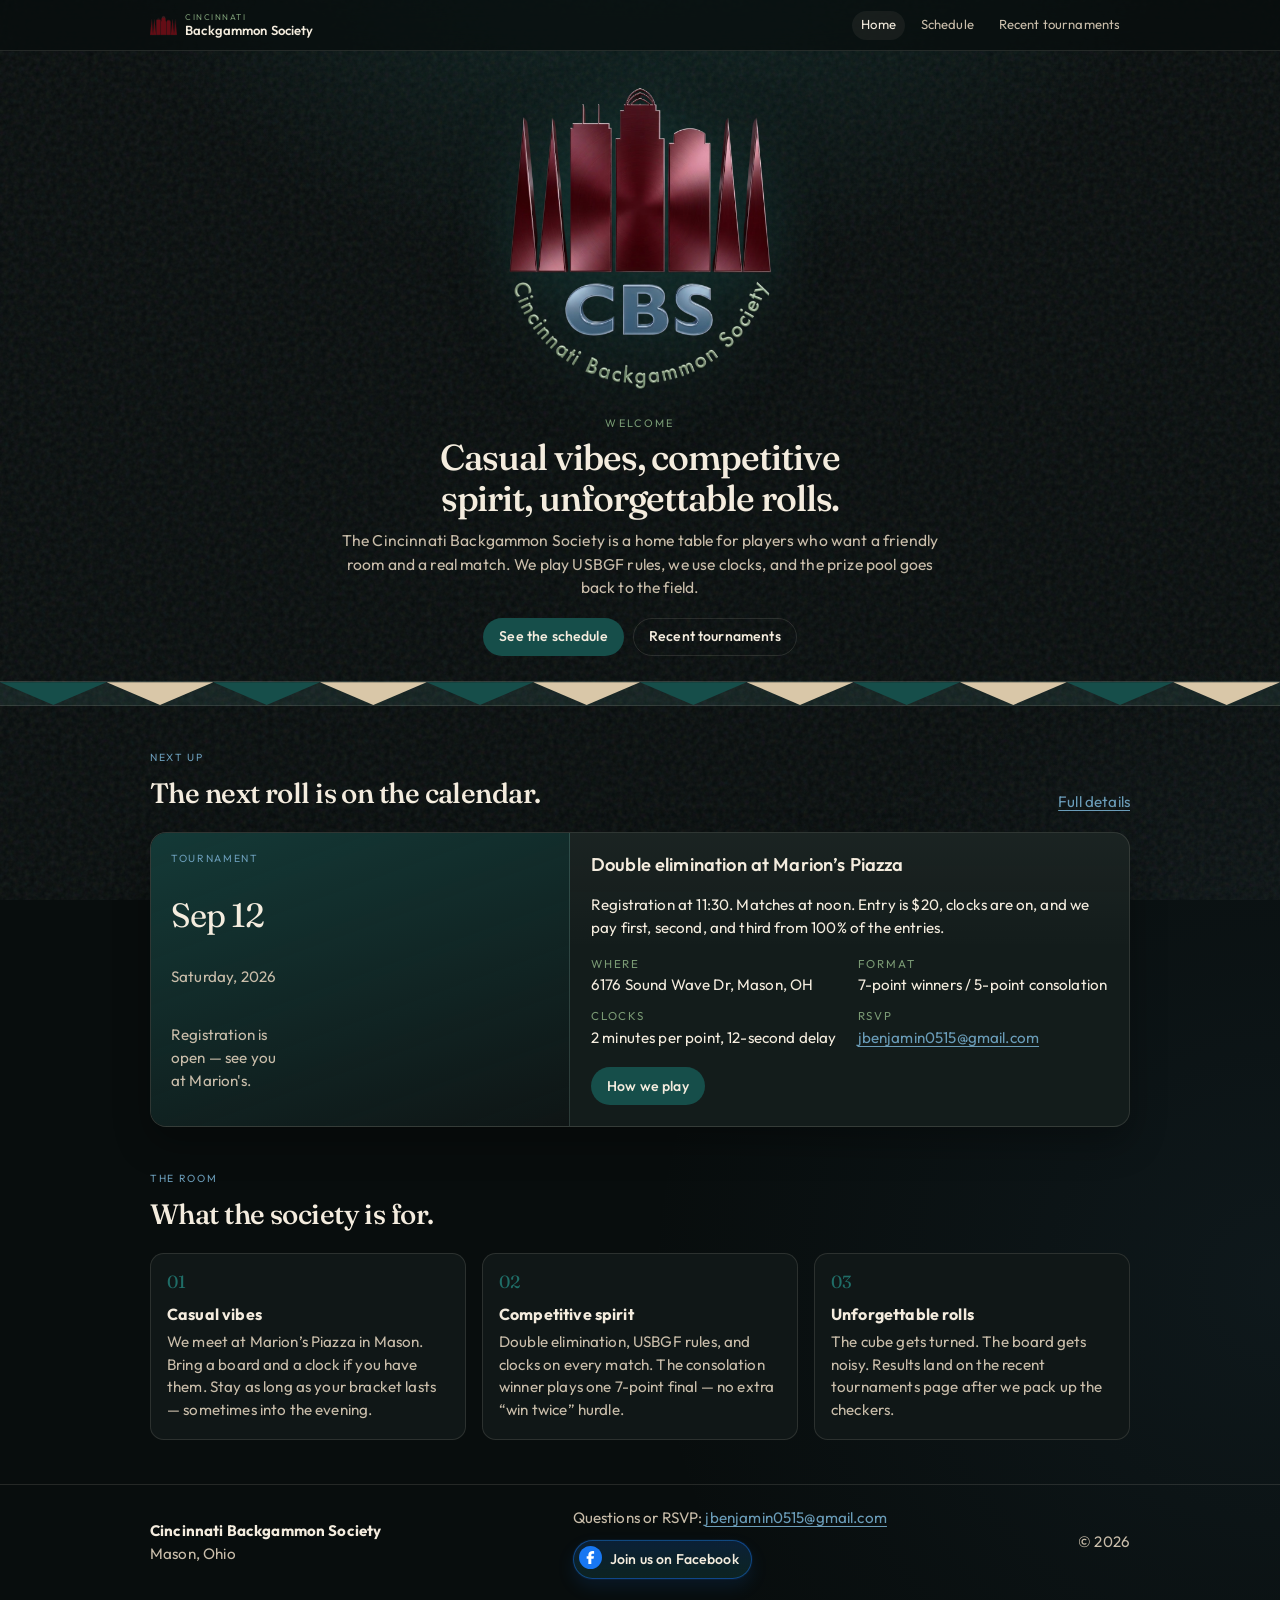
==== index.html @ 0e7f76b3 "Add the Cincinnati Backgammon Society site. Turn the Google Doc starter into a small static club sit" ====
<!DOCTYPE html>
<html lang="en">
  <head>
    <meta charset="utf-8" />
    <meta name="viewport" content="width=device-width, initial-scale=1" />
    <title>Cincinnati Backgammon Society</title>
    <meta
      name="description"
      content="Welcome to the Cincinnati Backgammon Society. Casual vibes, competitive spirit, unforgettable rolls."
    />
    <meta name="theme-color" content="#164e4a" />
    <link rel="icon" type="image/png" href="assets/favicon.png" />
    <link rel="apple-touch-icon" href="assets/apple-touch-icon.png" />
    <meta property="og:title" content="Cincinnati Backgammon Society" />
    <meta
      property="og:description"
      content="Casual vibes, competitive spirit, unforgettable rolls."
    />
    <meta property="og:image" content="assets/logo.png" />
    <link rel="preconnect" href="https://fonts.googleapis.com" />
    <link rel="preconnect" href="https://fonts.gstatic.com" crossorigin />
    <link
      href="https://fonts.googleapis.com/css2?family=Fraunces:ital,opsz,wght@0,9..144,500;0,9..144,600;1,9..144,500&family=Outfit:wght@400;500;600&display=swap"
      rel="stylesheet"
    />
    <link rel="stylesheet" href="styles.css" />
  </head>
  <body>
    <a class="skip" href="#main">Skip to content</a>
    <header class="site-header">
      <div class="wrap nav">
        <a class="brand" href="index.html" aria-current="page">
          <img class="brand-mark" src="assets/mark.png" alt="" />
          <span class="brand-text">
            <span class="brand-kicker">Cincinnati</span>
            <span class="brand-name">Backgammon Society</span>
          </span>
        </a>
        <nav class="nav-links" aria-label="Primary">
          <a href="index.html" aria-current="page">Home</a>
          <a href="schedule.html">Schedule</a>
          <a href="results.html"><span class="nav-full">Recent tournaments</span><span class="nav-short">Results</span></a>
        </nav>
      </div>
    </header>

    <main id="main">
      <section class="hero">
        <div class="wrap">
          <img
            class="hero-logo"
            src="assets/logo.png"
            alt="Cincinnati Backgammon Society logo: city skyline framed by backgammon points"
          />
          <p class="eyebrow">Welcome</p>
          <h1>Casual vibes, competitive spirit, unforgettable rolls.</h1>
          <p class="lede">
            The Cincinnati Backgammon Society is a home table for players who want a friendly
            room and a real match. We play USBGF rules, we use clocks, and the prize pool goes
            back to the field.
          </p>
          <div class="actions">
            <a class="btn btn-primary" href="schedule.html">See the schedule</a>
            <a class="btn btn-ghost" href="results.html">Recent tournaments</a>
          </div>
        </div>
      </section>

      <div class="points" aria-hidden="true">
        <span class="pt"></span><span class="pt"></span><span class="pt"></span><span class="pt"></span>
        <span class="pt"></span><span class="pt"></span><span class="pt"></span><span class="pt"></span>
        <span class="pt"></span><span class="pt"></span><span class="pt"></span><span class="pt"></span>
      </div>

      <section class="section">
        <div class="wrap">
          <div class="section-head">
            <div>
              <p class="kicker">Next up</p>
              <h2>The next roll is on the calendar.</h2>
            </div>
            <a href="schedule.html">Full details</a>
          </div>

          <article class="event-card">
            <div class="event-date">
              <div>
                <p class="kicker">Tournament</p>
                <p class="when">Sep 12</p>
                <p class="weekday">Saturday, 2026</p>
              </div>
              <div class="countdown" data-countdown>
                <div><strong data-days>—</strong><span>Days</span></div>
                <div><strong data-hours>—</strong><span>Hours</span></div>
                <div><strong data-minutes>—</strong><span>Minutes</span></div>
              </div>
            </div>
            <div class="event-body">
              <h3>Double elimination at Marion’s Piazza</h3>
              <p>
                Registration at 11:30. Matches at noon. Entry is $20, clocks are on, and we pay
                first, second, and third from 100% of the entries.
              </p>
              <dl class="meta-grid">
                <div>
                  <dt>Where</dt>
                  <dd>6176 Sound Wave Dr, Mason, OH</dd>
                </div>
                <div>
                  <dt>Format</dt>
                  <dd>7-point winners / 5-point consolation</dd>
                </div>
                <div>
                  <dt>Clocks</dt>
                  <dd>2 minutes per point, 12-second delay</dd>
                </div>
                <div>
                  <dt>RSVP</dt>
                  <dd><a href="mailto:jbenjamin0515@gmail.com">jbenjamin0515@gmail.com</a></dd>
                </div>
              </dl>
              <a class="btn btn-primary" href="schedule.html">How we play</a>
            </div>
          </article>
        </div>
      </section>

      <section class="section" style="padding-top: 0">
        <div class="wrap">
          <div class="section-head">
            <div>
              <p class="kicker">The room</p>
              <h2>What the society is for.</h2>
            </div>
          </div>
          <div class="pillars">
            <article class="pillar">
              <span class="num">01</span>
              <h3>Casual vibes</h3>
              <p>
                We meet at Marion’s Piazza in Mason. Bring a board and a clock if you have them.
                Stay as long as your bracket lasts — sometimes into the evening.
              </p>
            </article>
            <article class="pillar">
              <span class="num">02</span>
              <h3>Competitive spirit</h3>
              <p>
                Double elimination, USBGF rules, and clocks on every match. The consolation
                winner plays one 7-point final — no extra “win twice” hurdle.
              </p>
            </article>
            <article class="pillar">
              <span class="num">03</span>
              <h3>Unforgettable rolls</h3>
              <p>
                The cube gets turned. The board gets noisy. Results land on the recent
                tournaments page after we pack up the checkers.
              </p>
            </article>
          </div>
        </div>
      </section>
    </main>

    <footer class="site-footer">
      <div class="wrap footer-row">
        <p>
          <strong>Cincinnati Backgammon Society</strong><br />
          Mason, Ohio
        </p>
        <p class="footer-contact">
          <span>Questions or RSVP: <a href="mailto:jbenjamin0515@gmail.com">jbenjamin0515@gmail.com</a></span>
          <a class="footer-facebook" href="https://www.facebook.com/groups/1584102089769081" target="_blank" rel="noopener noreferrer">
            <span class="fb-icon" aria-hidden="true">
              <svg viewBox="0 0 320 512"><path d="M80 299.3V512H196V299.3h86.5l18-97.8H196V157.4c0-25.3 12.4-50.3 52.4-50.3H305V6.5S277.4 0 250.1 0C156.6 0 80 54.2 80 159.4v42.1H14v97.8H80z"/></svg>
            </span>
            Join us on Facebook
          </a>
        </p>
        <p>© <span data-year></span></p>
      </div>
    </footer>
    <script src="app.js"></script>
  </body>
</html>
---- styles.css ----
:root {
  --teal: #164e4a;
  --teal-hot: #1f6d67;
  --blue: #487b9a;
  --blue-hot: #6a9cb8;
  --sage: #7a9a74;
  --cream: #f4ecde;
  --cream-dim: #c9bdaa;
  --ink: #080d0d;
  --raised: #101717;
  --card: #131c1b;
  --line: rgba(244, 236, 222, 0.12);
  --glow: rgba(22, 78, 74, 0.5);
  --shadow: 0 16px 36px rgba(0, 0, 0, 0.3);
  --serif: "Fraunces", "Iowan Old Style", Georgia, serif;
  --sans: "Outfit", "Avenir Next", "Segoe UI", sans-serif;
  --pad: clamp(1rem, 3vw, 2rem);
  --max: 980px;
}

*,
*::before,
*::after {
  box-sizing: border-box;
}

html {
  scroll-behavior: smooth;
}

body {
  margin: 0;
  min-height: 100vh;
  overflow-x: hidden;
  color: var(--cream);
  background:
    radial-gradient(ellipse 80% 50% at 50% -10%, rgba(22, 78, 74, 0.42), transparent 55%),
    radial-gradient(circle at 100% 80%, rgba(72, 123, 154, 0.1), transparent 35%),
    var(--ink);
  font-family: var(--sans);
  font-size: 0.95rem;
  line-height: 1.5;
  letter-spacing: 0.01em;
}

body::before {
  content: "";
  position: fixed;
  inset: 0;
  pointer-events: none;
  z-index: 0;
  opacity: 0.09;
  background-image: url("data:image/svg+xml,%3Csvg viewBox='0 0 200 200' xmlns='http://www.w3.org/2000/svg'%3E%3Cfilter id='n'%3E%3CfeTurbulence type='fractalNoise' baseFrequency='.85' numOctaves='4' stitchTiles='stitch'/%3E%3C/filter%3E%3Crect width='100%25' height='100%25' filter='url(%23n)'/%3E%3C/svg%3E");
}

a {
  color: var(--blue-hot);
  text-decoration-thickness: 1px;
  text-underline-offset: 0.18em;
}

a:hover {
  color: var(--cream);
}

a,
p,
dd {
  overflow-wrap: break-word;
}

:focus-visible {
  outline: 2px solid var(--blue-hot);
  outline-offset: 3px;
}

img {
  max-width: 100%;
  height: auto;
}

.skip {
  position: absolute;
  left: 1rem;
  top: -3rem;
  z-index: 20;
  padding: 0.5rem 0.8rem;
  background: var(--cream);
  color: var(--ink);
}

.skip:focus {
  top: 1rem;
}

.wrap {
  width: min(var(--max), calc(100% - var(--pad) * 2));
  margin-inline: auto;
}

.site-header {
  position: sticky;
  top: 0;
  z-index: 10;
  backdrop-filter: blur(16px);
  background: rgba(8, 13, 13, 0.72);
  border-bottom: 1px solid var(--line);
}

.nav {
  position: relative;
  display: flex;
  align-items: center;
  justify-content: space-between;
  min-height: 3.15rem;
  gap: 0.75rem;
}

.brand {
  display: flex;
  align-items: center;
  gap: 0.5rem;
  color: var(--cream);
  text-decoration: none;
}

.brand:hover {
  color: var(--cream);
}

.brand-mark {
  width: 1.7rem;
  height: 1.7rem;
  object-fit: contain;
}

.brand-text {
  display: flex;
  flex-direction: column;
  line-height: 1.1;
}

.brand-kicker {
  font-size: 0.52rem;
  letter-spacing: 0.18em;
  text-transform: uppercase;
  color: var(--sage);
}

.brand-name {
  font-size: 0.82rem;
  font-weight: 560;
  letter-spacing: 0.01em;
}

.nav-links {
  display: flex;
  align-items: center;
  gap: 0.35rem;
}

.nav-links a {
  color: var(--cream-dim);
  text-decoration: none;
  padding: 0.28rem 0.6rem;
  border-radius: 999px;
  font-size: 0.82rem;
}

.nav-short {
  display: none;
}

.nav-links a:hover,
.nav-links a[aria-current="page"] {
  color: var(--cream);
  background: rgba(244, 236, 222, 0.06);
}

.hero {
  position: relative;
  z-index: 1;
  padding: clamp(1.4rem, 3.5vw, 2.25rem) 0 1.6rem;
  text-align: center;
}

.hero-logo {
  width: min(16.5rem, 52vw);
  margin: 0 auto 1.1rem;
  filter: drop-shadow(0 12px 28px var(--glow));
}

.eyebrow {
  margin: 0 0 0.4rem;
  color: var(--sage);
  font-size: 0.68rem;
  letter-spacing: 0.22em;
  text-transform: uppercase;
}

.hero h1,
.page-hero h1 {
  margin: 0 auto;
  max-width: 18ch;
  font-family: var(--serif);
  font-optical-sizing: auto;
  font-weight: 520;
  font-size: clamp(1.55rem, 3.2vw, 2.25rem);
  line-height: 1.12;
  letter-spacing: -0.03em;
}

.page-hero h1 {
  margin-left: 0;
  max-width: 14ch;
}

.lede {
  max-width: 38rem;
  margin: 0.7rem auto 0;
  color: var(--cream-dim);
  font-size: 0.98rem;
}

.actions {
  display: flex;
  flex-wrap: wrap;
  justify-content: center;
  gap: 0.55rem;
  margin-top: 1.15rem;
}

.btn {
  display: inline-flex;
  align-items: center;
  justify-content: center;
  gap: 0.5rem;
  min-height: 2.35rem;
  padding: 0.45rem 0.95rem;
  border-radius: 999px;
  border: 1px solid transparent;
  font-family: inherit;
  font-size: 0.88rem;
  font-weight: 530;
  text-decoration: none;
  transition: transform 0.2s ease, background 0.2s ease, border-color 0.2s ease;
}

.btn:hover {
  transform: translateY(-1px);
}

.btn-primary {
  background: var(--teal);
  color: var(--cream);
}

.btn-primary:hover {
  background: var(--teal-hot);
  color: var(--cream);
}

.btn-ghost {
  background: transparent;
  color: var(--cream);
  border-color: var(--line);
}

.btn-ghost:hover {
  border-color: var(--cream-dim);
  color: var(--cream);
}

.points {
  display: grid;
  grid-template-columns: repeat(12, 1fr);
  height: 1.55rem;
  margin: 0;
  background: #12201f;
  border-block: 1px solid var(--line);
}

.pt {
  background: var(--teal);
  clip-path: polygon(50% 100%, 0 0, 100% 0);
}

.pt:nth-child(even) {
  background: #d9c7a8;
}

.section {
  position: relative;
  z-index: 1;
  padding: clamp(1.6rem, 4vw, 2.75rem) 0;
}

.section-head {
  display: flex;
  align-items: end;
  justify-content: space-between;
  gap: 1rem;
  margin-bottom: 1.1rem;
}

.section-head h2,
.block h2 {
  margin: 0;
  font-family: var(--serif);
  font-size: clamp(1.35rem, 2.4vw, 1.75rem);
  font-weight: 520;
  letter-spacing: -0.02em;
}

.kicker {
  margin: 0 0 0.4rem;
  color: var(--blue-hot);
  font-size: 0.65rem;
  letter-spacing: 0.16em;
  text-transform: uppercase;
}

.event-card,
.panel,
.result-card {
  background: linear-gradient(180deg, rgba(244, 236, 222, 0.035), transparent 40%), var(--card);
  border: 1px solid var(--line);
  border-radius: 1rem;
  box-shadow: var(--shadow);
}

.event-card {
  display: grid;
  grid-template-columns: 0.9fr 1.2fr;
  overflow: hidden;
}

.event-date {
  display: flex;
  flex-direction: column;
  justify-content: space-between;
  padding: 1.15rem 1.25rem;
  background:
    linear-gradient(160deg, rgba(22, 78, 74, 0.62), rgba(8, 13, 13, 0.2)),
    var(--raised);
  border-right: 1px solid var(--line);
}

.event-date .when {
  font-family: var(--serif);
  font-size: clamp(1.55rem, 3vw, 2.1rem);
  line-height: 0.95;
  letter-spacing: -0.03em;
}

.event-date .weekday {
  margin-top: 0.4rem;
  color: var(--cream-dim);
}

.countdown {
  display: grid;
  grid-template-columns: repeat(3, minmax(0, 1fr));
  gap: 0.5rem;
  margin-top: 0.9rem;
}

.countdown div {
  padding: 0.4rem 0.3rem;
  border: 1px solid var(--line);
  border-radius: 0.5rem;
  text-align: center;
  background: rgba(8, 13, 13, 0.28);
}

.countdown strong {
  display: block;
  font-family: var(--serif);
  font-size: 1.15rem;
  line-height: 1;
}

.countdown span {
  font-size: 0.68rem;
  letter-spacing: 0.12em;
  text-transform: uppercase;
  color: var(--cream-dim);
}

.event-body {
  padding: 1.15rem 1.3rem 1.25rem;
}

.event-body h3 {
  margin: 0 0 0.4rem;
  font-size: 1.15rem;
  font-weight: 560;
}

.meta-grid {
  display: grid;
  grid-template-columns: repeat(2, minmax(0, 1fr));
  gap: 0.65rem 1rem;
  margin: 0.95rem 0 1.1rem;
}

.meta-grid dt {
  margin: 0;
  font-size: 0.72rem;
  letter-spacing: 0.16em;
  text-transform: uppercase;
  color: var(--sage);
}

.meta-grid dd {
  margin: 0.15rem 0 0;
}

.pillars {
  display: grid;
  grid-template-columns: repeat(3, minmax(0, 1fr));
  gap: 1rem;
}

.pillar {
  padding: 0.95rem 1rem 1.05rem;
  border: 1px solid var(--line);
  border-radius: 0.85rem;
  background: var(--raised);
}

.pillar .num {
  display: inline-block;
  margin-bottom: 0.4rem;
  color: var(--teal-hot);
  font-family: var(--serif);
  font-size: 1.1rem;
}

.pillar h3 {
  margin: 0 0 0.3rem;
  font-size: 1rem;
}

.pillar p {
  margin: 0;
  color: var(--cream-dim);
}

.page-hero {
  position: relative;
  z-index: 1;
  padding: clamp(1.4rem, 3.5vw, 2.1rem) 0 0.25rem;
}

.page-hero p {
  max-width: 38rem;
  color: var(--cream-dim);
}

.detail-grid {
  display: grid;
  grid-template-columns: 1.4fr 0.8fr;
  gap: 1rem;
}

.block {
  padding: 1.1rem 1.2rem 1.2rem;
}

.block p:last-child,
.block ul:last-child {
  margin-bottom: 0;
}

.clock-table {
  width: 100%;
  border-collapse: collapse;
  margin: 0.75rem 0 0;
  font-size: 0.88rem;
}

.clock-table th,
.clock-table td {
  padding: 0.5rem 0.35rem;
  border-bottom: 1px solid var(--line);
  text-align: left;
}

.clock-table th {
  color: var(--sage);
  font-size: 0.72rem;
  font-weight: 530;
  letter-spacing: 0.14em;
  text-transform: uppercase;
}

.note-list {
  margin: 0.8rem 0 0;
  padding-left: 1.15rem;
  color: var(--cream-dim);
}

.note-list li + li {
  margin-top: 0.45rem;
}

.side-stack {
  display: grid;
  gap: 1rem;
  align-content: start;
}

.map-card address {
  font-style: normal;
  margin: 0.35rem 0 1rem;
  color: var(--cream-dim);
}

.results-list {
  display: grid;
  gap: 1rem;
}

.result-card {
  padding: 1.05rem 1.15rem 1.15rem;
}

.result-card header {
  display: flex;
  justify-content: space-between;
  gap: 1rem;
  align-items: baseline;
  margin-bottom: 0.8rem;
}

.result-card h3 {
  margin: 0;
  font-family: var(--serif);
  font-size: 1.3rem;
  font-weight: 520;
}

.empty {
  color: var(--cream-dim);
}

.empty strong {
  color: var(--cream);
}

.standings {
  width: 100%;
  border-collapse: collapse;
  margin: 0 0 1rem;
}

.standings th,
.standings td {
  padding: 0.45rem 0.3rem;
  border-bottom: 1px solid var(--line);
  text-align: left;
}

.standings th {
  color: var(--sage);
  font-size: 0.65rem;
  font-weight: 530;
  letter-spacing: 0.14em;
  text-transform: uppercase;
}

.standings td:first-child,
.standings th:first-child,
.standings td:last-child,
.standings th:last-child {
  width: 4.5rem;
}

.pdf-links {
  display: flex;
  flex-wrap: wrap;
  gap: 0.5rem;
}

.site-footer {
  position: relative;
  z-index: 1;
  padding: 1.25rem 0 1.5rem;
  border-top: 1px solid var(--line);
  color: var(--cream-dim);
}

.footer-row {
  display: flex;
  justify-content: space-between;
  gap: 1rem;
  flex-wrap: wrap;
  align-items: center;
}

.footer-row strong {
  color: var(--cream);
}

.footer-contact {
  margin: 0;
}

.footer-contact span {
  display: block;
  margin-bottom: 0.2rem;
}

.footer-facebook {
  display: inline-flex;
  align-items: center;
  gap: 0.5rem;
  margin-top: 0.45rem;
  padding: 0.32rem 0.75rem 0.32rem 0.32rem;
  border: 1px solid rgba(24, 119, 242, 0.45);
  border-radius: 999px;
  background: linear-gradient(180deg, rgba(24, 119, 242, 0.18), rgba(22, 78, 74, 0.35));
  color: var(--cream);
  text-decoration: none;
  font-size: 0.88rem;
  font-weight: 530;
  box-shadow: 0 0 0 1px rgba(24, 119, 242, 0.08), 0 8px 18px rgba(24, 119, 242, 0.12);
  transition: transform 0.2s ease, border-color 0.2s ease, box-shadow 0.2s ease;
}

.footer-facebook:hover {
  color: var(--cream);
  border-color: rgba(24, 119, 242, 0.8);
  box-shadow: 0 0 0 1px rgba(24, 119, 242, 0.16), 0 10px 22px rgba(24, 119, 242, 0.22);
  transform: translateY(-1px);
}

.footer-facebook .fb-icon {
  display: inline-flex;
  align-items: center;
  justify-content: center;
  width: 1.45rem;
  height: 1.45rem;
  border-radius: 50%;
  background: #1877f2;
  color: #fff;
}

.footer-facebook svg {
  width: 0.55rem;
  height: 0.82rem;
  fill: currentColor;
}


@media (max-width: 820px) {
  .event-card,
  .detail-grid,
  .pillars {
    grid-template-columns: 1fr;
  }

  .event-date {
    border-right: 0;
    border-bottom: 1px solid var(--line);
  }

  .nav {
    flex-wrap: wrap;
    padding-bottom: 0.55rem;
  }

  .nav-links {
    display: flex;
    width: 100%;
    justify-content: space-between;
    padding: 0 0 0.15rem;
  }

  .nav-links a {
    padding: 0.35rem 0.45rem;
    font-size: 0.9rem;
  }

  .nav-full {
    display: none;
  }

  .nav-short {
    display: inline;
  }
}

@media (max-width: 560px) {
  .meta-grid,
  .countdown {
    grid-template-columns: 1fr 1fr;
  }

  .brand-kicker {
    display: none;
  }

  .brand-name {
    font-size: 0.8rem;
  }

  .btn {
    width: 100%;
  }

  .clock-table {
    display: block;
    overflow-x: auto;
  }
}

@media (prefers-reduced-motion: reduce) {
  html {
    scroll-behavior: auto;
  }

  .btn {
    transition: none;
  }
}
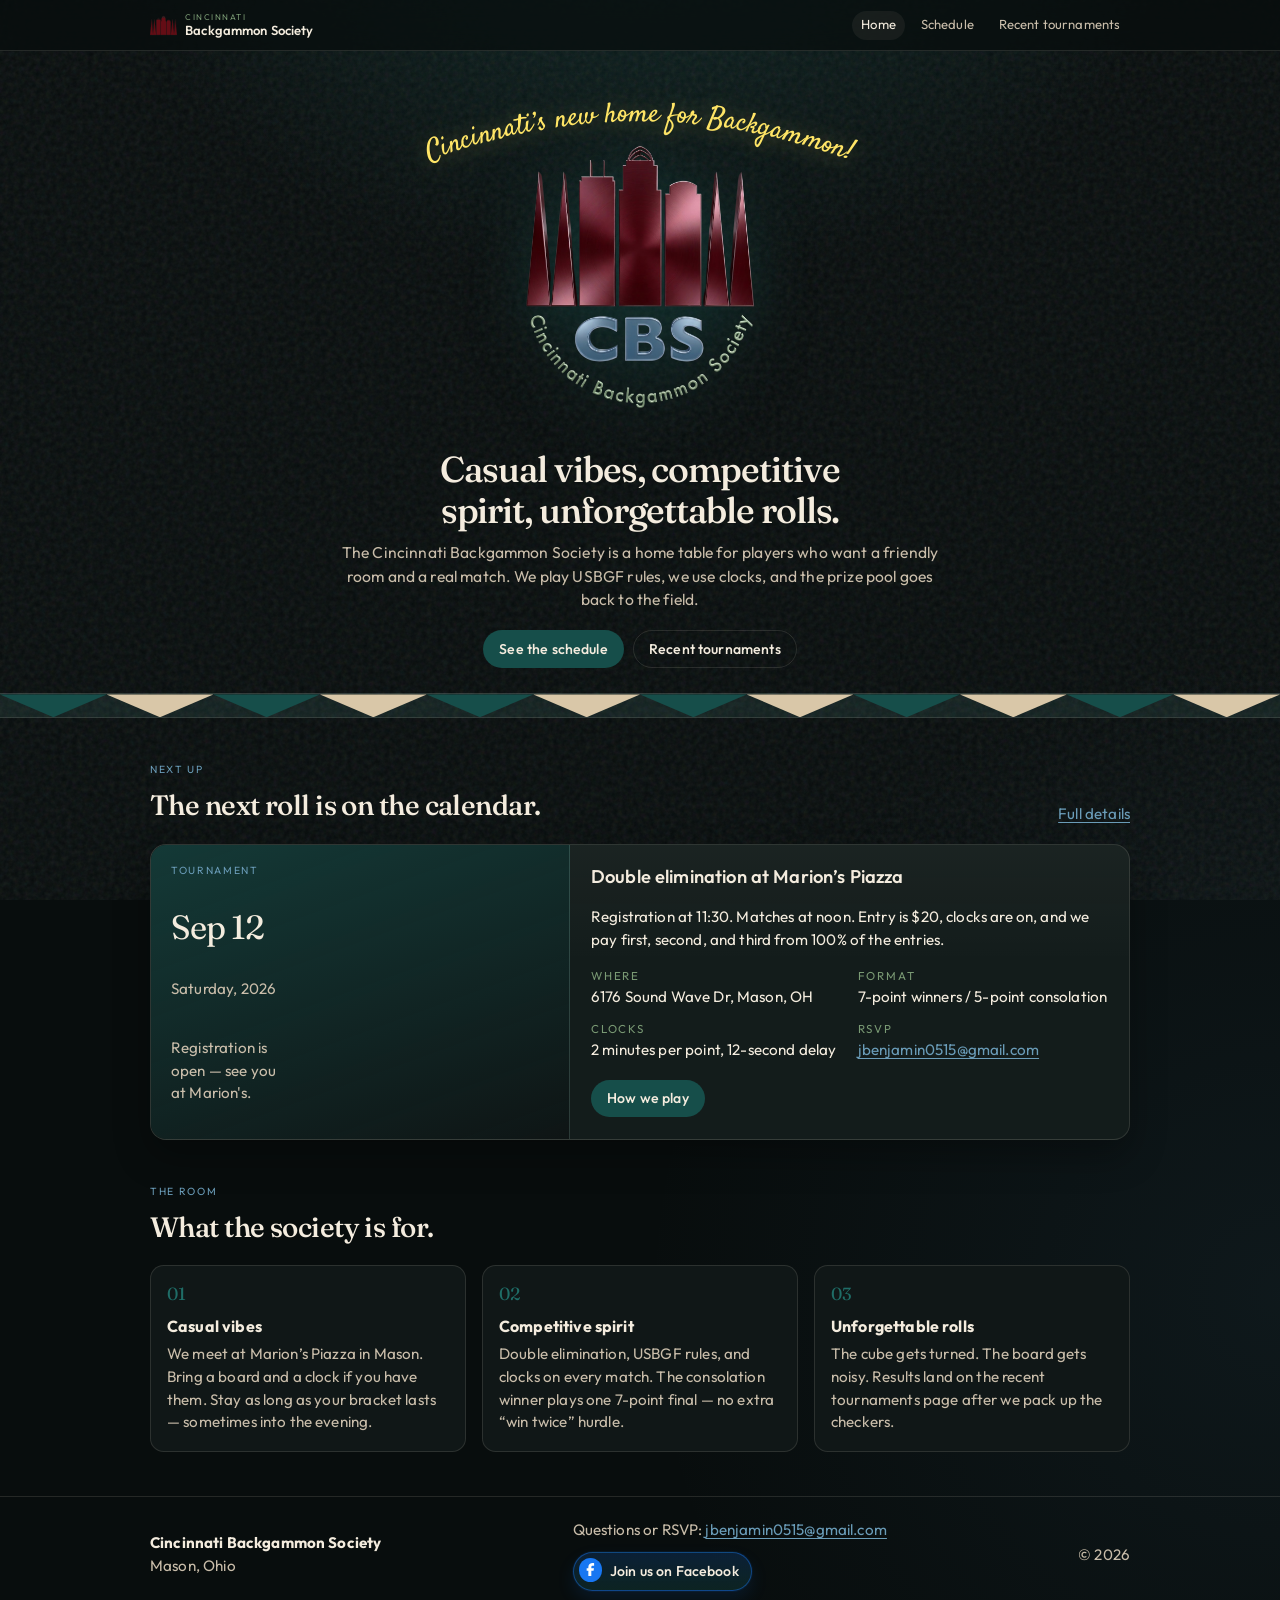
==== commit 6f97c644: "Add a yellow script banner over the home logo. Arc “Cincinnati’s new home for Backgammon!” above the" ====
--- a/index.html
+++ b/index.html
@@ -20,7 +20,7 @@
     <link rel="preconnect" href="https://fonts.googleapis.com" />
     <link rel="preconnect" href="https://fonts.gstatic.com" crossorigin />
     <link
-      href="https://fonts.googleapis.com/css2?family=Fraunces:ital,opsz,wght@0,9..144,500;0,9..144,600;1,9..144,500&family=Outfit:wght@400;500;600&display=swap"
+      href="https://fonts.googleapis.com/css2?family=Fraunces:ital,opsz,wght@0,9..144,500;0,9..144,600;1,9..144,500&family=Outfit:wght@400;500;600&family=Satisfy&display=swap"
       rel="stylesheet"
     />
     <link rel="stylesheet" href="styles.css" />
@@ -47,12 +47,24 @@
     <main id="main">
       <section class="hero">
         <div class="wrap">
-          <img
-            class="hero-logo"
-            src="assets/logo.png"
-            alt="Cincinnati Backgammon Society logo: city skyline framed by backgammon points"
-          />
-          <p class="eyebrow">Welcome</p>
+          <div class="hero-mark">
+            <svg class="hero-script" viewBox="0 0 680 130" role="img" aria-label="Cincinnati’s new home for Backgammon!">
+              <defs>
+                <path id="hero-arc" d="M 10 114 Q 340 -8 670 114" />
+              </defs>
+              <text>
+                <textPath href="#hero-arc" startOffset="50%" text-anchor="middle">
+                  Cincinnati’s new home for Backgammon!
+                </textPath>
+              </text>
+            </svg>
+            <img
+              class="hero-logo"
+              src="assets/logo.png"
+              alt="Cincinnati Backgammon Society logo: city skyline framed by backgammon points"
+            />
+          </div>
+          <p class="eyebrow" aria-hidden="true">&nbsp;</p>
           <h1>Casual vibes, competitive spirit, unforgettable rolls.</h1>
           <p class="lede">
             The Cincinnati Backgammon Society is a home table for players who want a friendly
--- a/styles.css
+++ b/styles.css
@@ -6,6 +6,7 @@
   --sage: #7a9a74;
   --cream: #f4ecde;
   --cream-dim: #c9bdaa;
+  --yellow: #ffe566;
   --ink: #080d0d;
   --raised: #101717;
   --card: #131c1b;
@@ -14,6 +15,7 @@
   --shadow: 0 16px 36px rgba(0, 0, 0, 0.3);
   --serif: "Fraunces", "Iowan Old Style", Georgia, serif;
   --sans: "Outfit", "Avenir Next", "Segoe UI", sans-serif;
+  --script: "Satisfy", "Segoe Script", "Bradley Hand", cursive;
   --pad: clamp(1rem, 3vw, 2rem);
   --max: 980px;
 }
@@ -184,9 +186,29 @@
   text-align: center;
 }
 
+.hero-mark {
+  width: min(20rem, 78vw);
+  margin: 0 auto 1.1rem;
+}
+
+.hero-script {
+  display: block;
+  width: 136%;
+  margin: 0 0 -1.6rem -18%;
+  overflow: visible;
+  filter: drop-shadow(0 2px 10px rgba(255, 229, 102, 0.28));
+}
+
+.hero-script text {
+  fill: var(--yellow);
+  font-family: var(--script);
+  font-size: 44px;
+}
+
 .hero-logo {
-  width: min(16.5rem, 52vw);
-  margin: 0 auto 1.1rem;
+  display: block;
+  width: min(16.5rem, 72%);
+  margin: 0 auto;
   filter: drop-shadow(0 12px 28px var(--glow));
 }
 
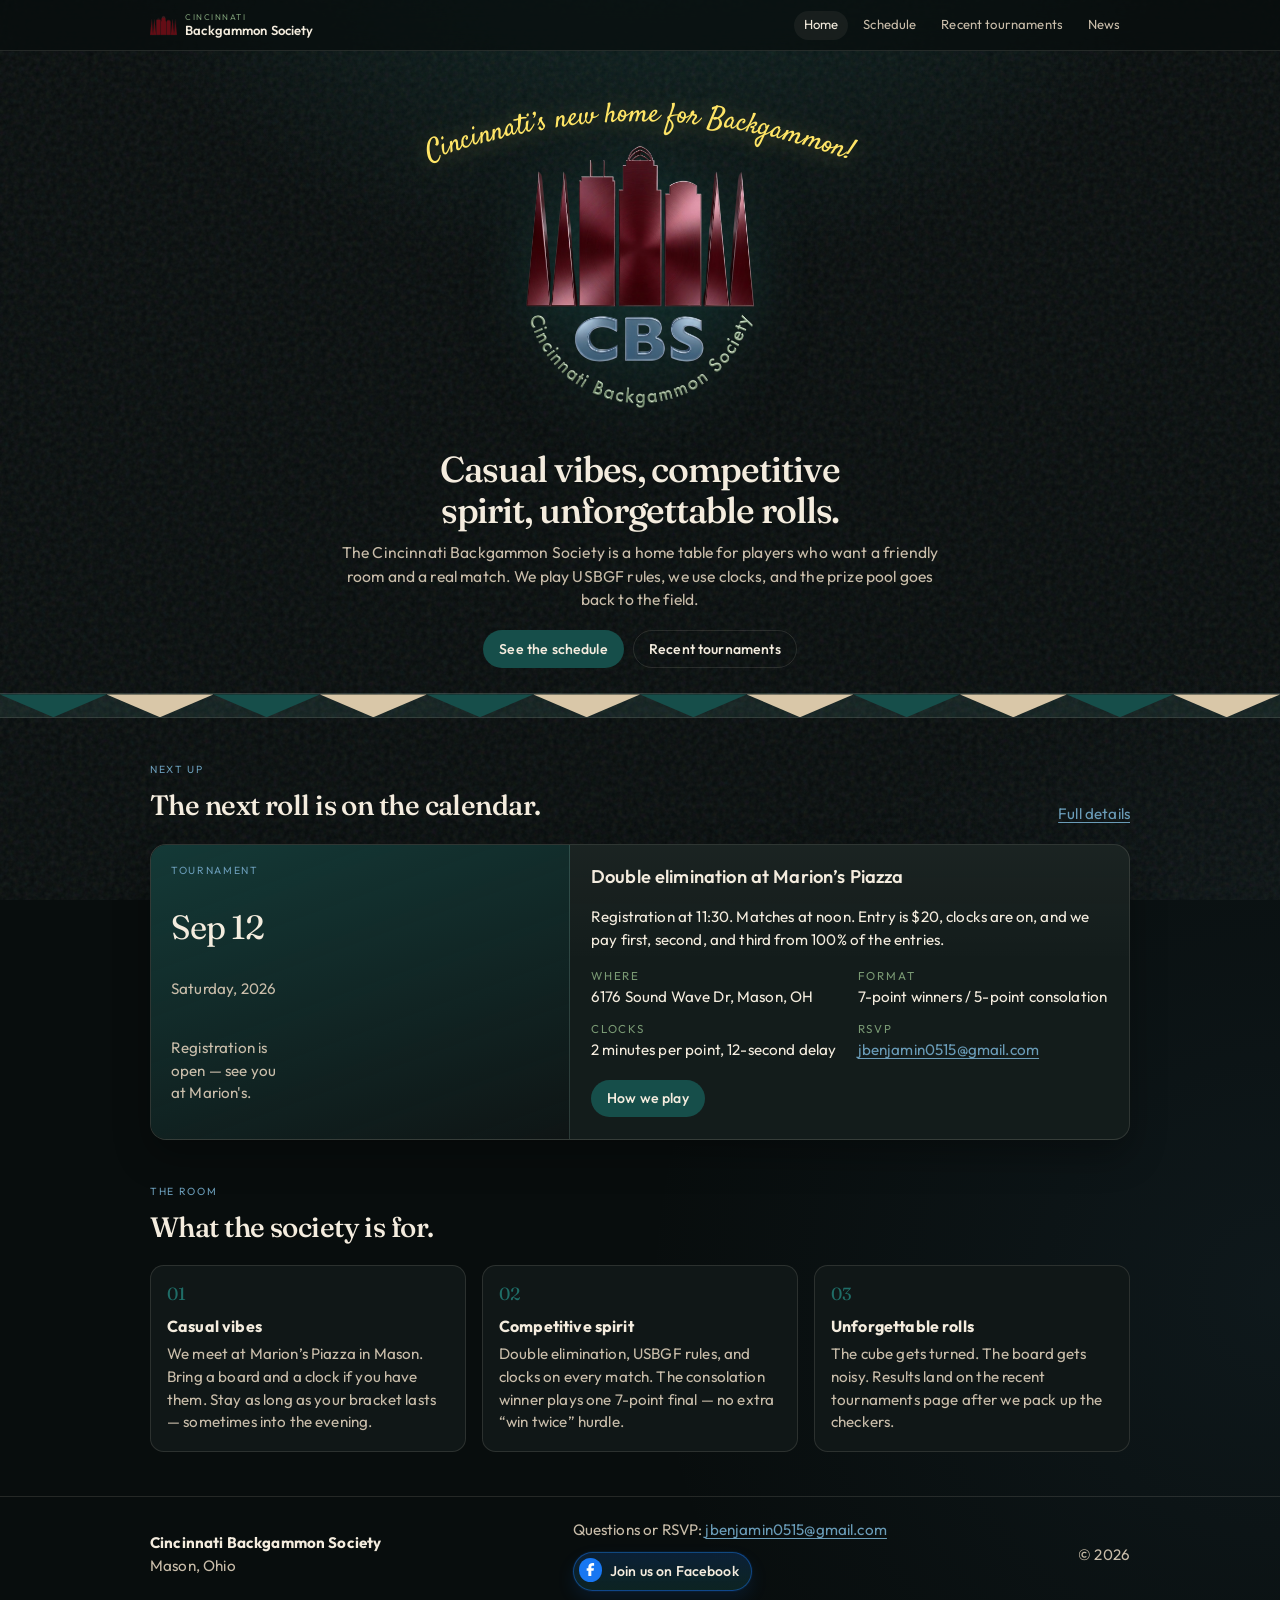
==== commit 760a5535: "Add a Backgammon News page from live club feeds. Show a short mix of recent USBGF and Gammon Press s" ====
--- a/index.html
+++ b/index.html
@@ -40,6 +40,7 @@
           <a href="index.html" aria-current="page">Home</a>
           <a href="schedule.html">Schedule</a>
           <a href="results.html"><span class="nav-full">Recent tournaments</span><span class="nav-short">Results</span></a>
+          <a href="news.html">News</a>
         </nav>
       </div>
     </header>
--- a/styles.css
+++ b/styles.css
@@ -605,6 +605,46 @@
   gap: 0.5rem;
 }
 
+.news-list {
+  display: grid;
+  gap: 0.85rem;
+}
+
+.news-card {
+  padding: 1.05rem 1.15rem 1.15rem;
+  background: linear-gradient(180deg, rgba(244, 236, 222, 0.035), transparent 40%), var(--card);
+  border: 1px solid var(--line);
+  border-radius: 1rem;
+}
+
+.news-card h3 {
+  margin: 0.15rem 0 0.45rem;
+  font-family: var(--serif);
+  font-size: 1.25rem;
+  font-weight: 520;
+  line-height: 1.25;
+}
+
+.news-card h3 a {
+  color: var(--cream);
+  text-decoration: none;
+}
+
+.news-card h3 a:hover {
+  color: var(--yellow);
+}
+
+.news-card p {
+  margin: 0;
+  color: var(--cream-dim);
+}
+
+.news-sources {
+  margin: 1.2rem 0 0;
+  color: var(--cream-dim);
+  font-size: 0.88rem;
+}
+
 .site-footer {
   position: relative;
   z-index: 1;
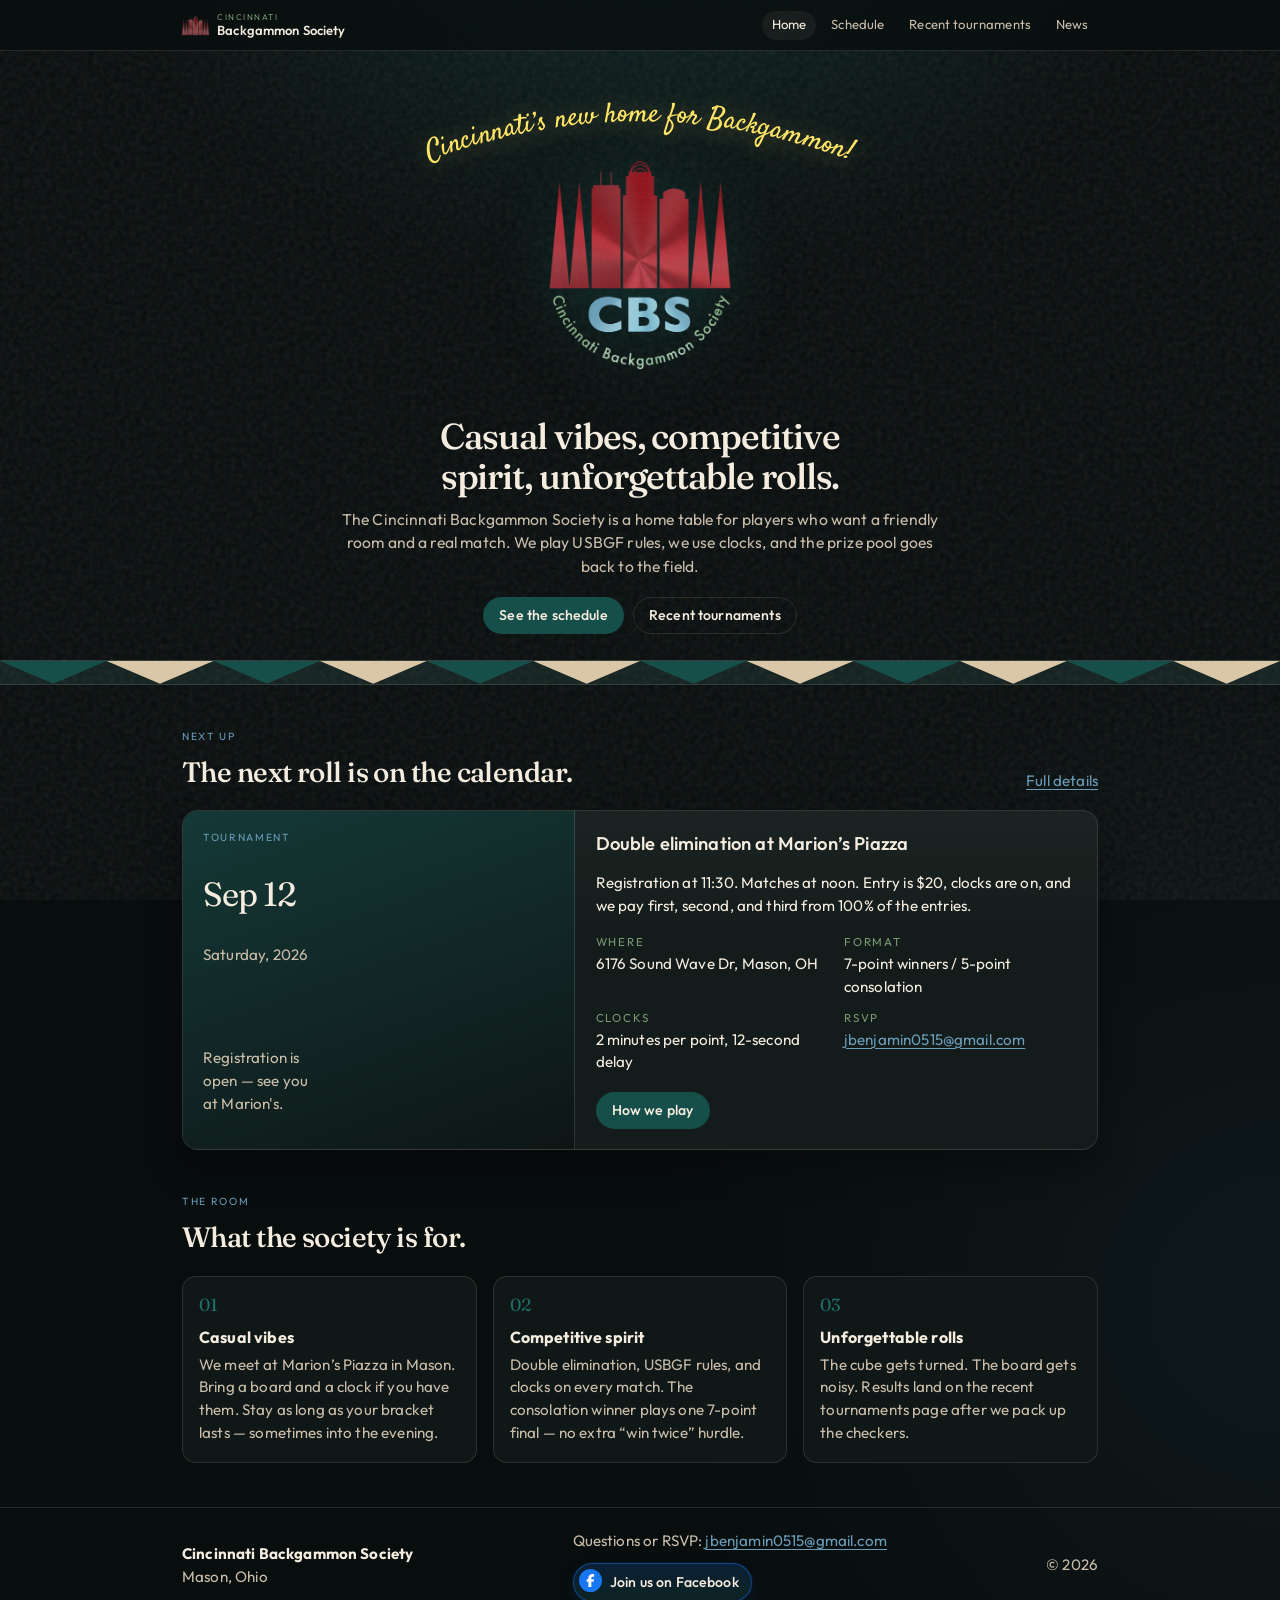
==== commit 2d4fa2e5: "Keep the yellow script on screen on phones. Co-authored-by: Cursor <cursoragent@cursor.com>" ====
--- a/index.html
+++ b/index.html
@@ -48,8 +48,12 @@
     <main id="main">
       <section class="hero">
         <div class="wrap">
+          <p class="hero-script-plain">
+            <span>Cincinnati’s new home</span>
+            <span>for Backgammon!</span>
+          </p>
           <div class="hero-mark">
-            <svg class="hero-script" viewBox="0 0 680 130" role="img" aria-label="Cincinnati’s new home for Backgammon!">
+            <svg class="hero-script hero-script-wide" viewBox="0 0 680 130" role="img" aria-label="Cincinnati’s new home for Backgammon!">
               <defs>
                 <path id="hero-arc" d="M 10 114 Q 340 -8 670 114" />
               </defs>
--- a/styles.css
+++ b/styles.css
@@ -28,6 +28,8 @@
 
 html {
   scroll-behavior: smooth;
+  overflow-x: clip;
+  max-width: 100%;
 }
 
 body {
@@ -96,8 +98,9 @@
 }
 
 .wrap {
-  width: min(var(--max), calc(100% - var(--pad) * 2));
+  width: min(var(--max), 100%);
   margin-inline: auto;
+  padding-inline: var(--pad);
 }
 
 .site-header {
@@ -197,6 +200,10 @@
   margin: 0 0 -1.6rem -18%;
   overflow: visible;
   filter: drop-shadow(0 2px 10px rgba(255, 229, 102, 0.28));
+}
+
+.hero-script-plain {
+  display: none;
 }
 
 .hero-script text {
@@ -754,6 +761,29 @@
   }
 }
 
+@media (max-width: 720px) {
+  .hero-script {
+    width: 100%;
+    margin-left: 0;
+  }
+
+  .hero-script-wide {
+    display: none;
+  }
+
+  .hero-script-plain {
+    display: flex;
+    flex-direction: column;
+    align-items: center;
+    margin: 0 0 0.35rem;
+    color: var(--yellow);
+    font-family: var(--script);
+    font-size: clamp(1.7rem, 8vw, 2.2rem);
+    line-height: 1.15;
+    filter: drop-shadow(0 2px 10px rgba(255, 229, 102, 0.28));
+  }
+}
+
 @media (max-width: 560px) {
   .meta-grid,
   .countdown {
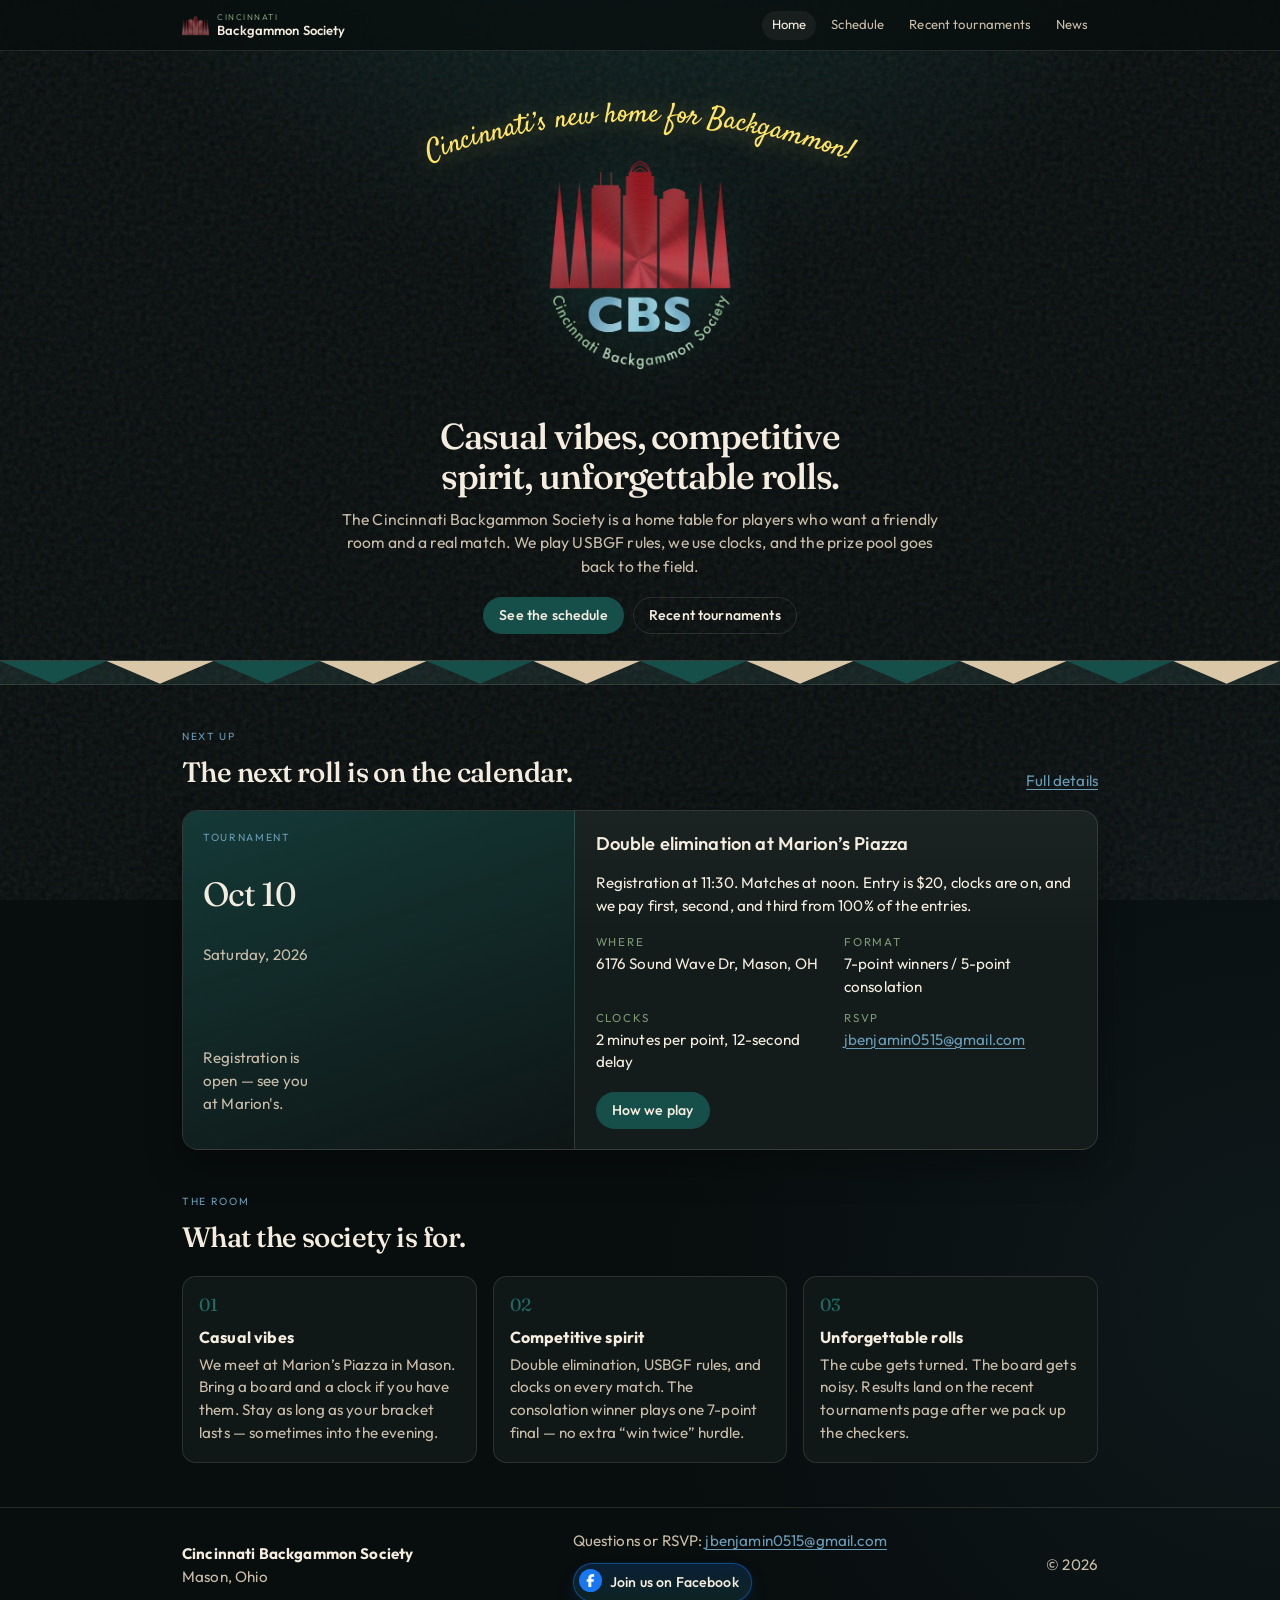
==== commit 8036c906: "Post September results and move the next event to October 10. Co-authored-by: Cursor <cursoragent@cu" ====
--- a/index.html
+++ b/index.html
@@ -103,7 +103,7 @@
             <div class="event-date">
               <div>
                 <p class="kicker">Tournament</p>
-                <p class="when">Sep 12</p>
+                <p class="when">Oct 10</p>
                 <p class="weekday">Saturday, 2026</p>
               </div>
               <div class="countdown" data-countdown>
--- a/styles.css
+++ b/styles.css
@@ -333,6 +333,7 @@
 }
 
 .section-head h2,
+.block h1,
 .block h2 {
   margin: 0;
   font-family: var(--serif);
@@ -426,6 +427,12 @@
   font-weight: 560;
 }
 
+.event-applies {
+  margin: 0.45rem 0 0;
+  color: var(--yellow);
+  font-size: 0.92rem;
+}
+
 .meta-grid {
   display: grid;
   grid-template-columns: repeat(2, minmax(0, 1fr));
@@ -493,6 +500,42 @@
   gap: 1rem;
 }
 
+.event-stack {
+  display: grid;
+  gap: 1rem;
+}
+
+.date-tiles {
+  list-style: none;
+  display: grid;
+  grid-template-columns: repeat(auto-fit, minmax(14rem, 1fr));
+  gap: 0.75rem;
+  margin: 0.9rem 0 0;
+  padding: 0;
+}
+
+.date-tiles li {
+  padding: 0.9rem 1rem 1rem;
+  border: 1px solid var(--line);
+  border-radius: 0.85rem;
+  background: rgba(8, 13, 13, 0.35);
+}
+
+.date-tiles-day {
+  margin: 0 0 0.28rem;
+  color: var(--sage);
+  font-size: 0.68rem;
+  letter-spacing: 0.14em;
+  text-transform: uppercase;
+}
+
+.date-tiles time {
+  display: block;
+  font-family: var(--serif);
+  font-size: clamp(1.15rem, 2vw, 1.4rem);
+  letter-spacing: -0.03em;
+}
+
 .block {
   padding: 1.1rem 1.2rem 1.2rem;
 }
@@ -600,9 +643,12 @@
 }
 
 .standings td:first-child,
-.standings th:first-child,
-.standings td:last-child,
-.standings th:last-child {
+.standings th:first-child {
+  width: 4.5rem;
+}
+
+.standings-wins td:last-child,
+.standings-wins th:last-child {
   width: 4.5rem;
 }
 
@@ -785,6 +831,10 @@
 }
 
 @media (max-width: 560px) {
+  .date-tiles {
+    grid-template-columns: 1fr;
+  }
+
   .meta-grid,
   .countdown {
     grid-template-columns: 1fr 1fr;
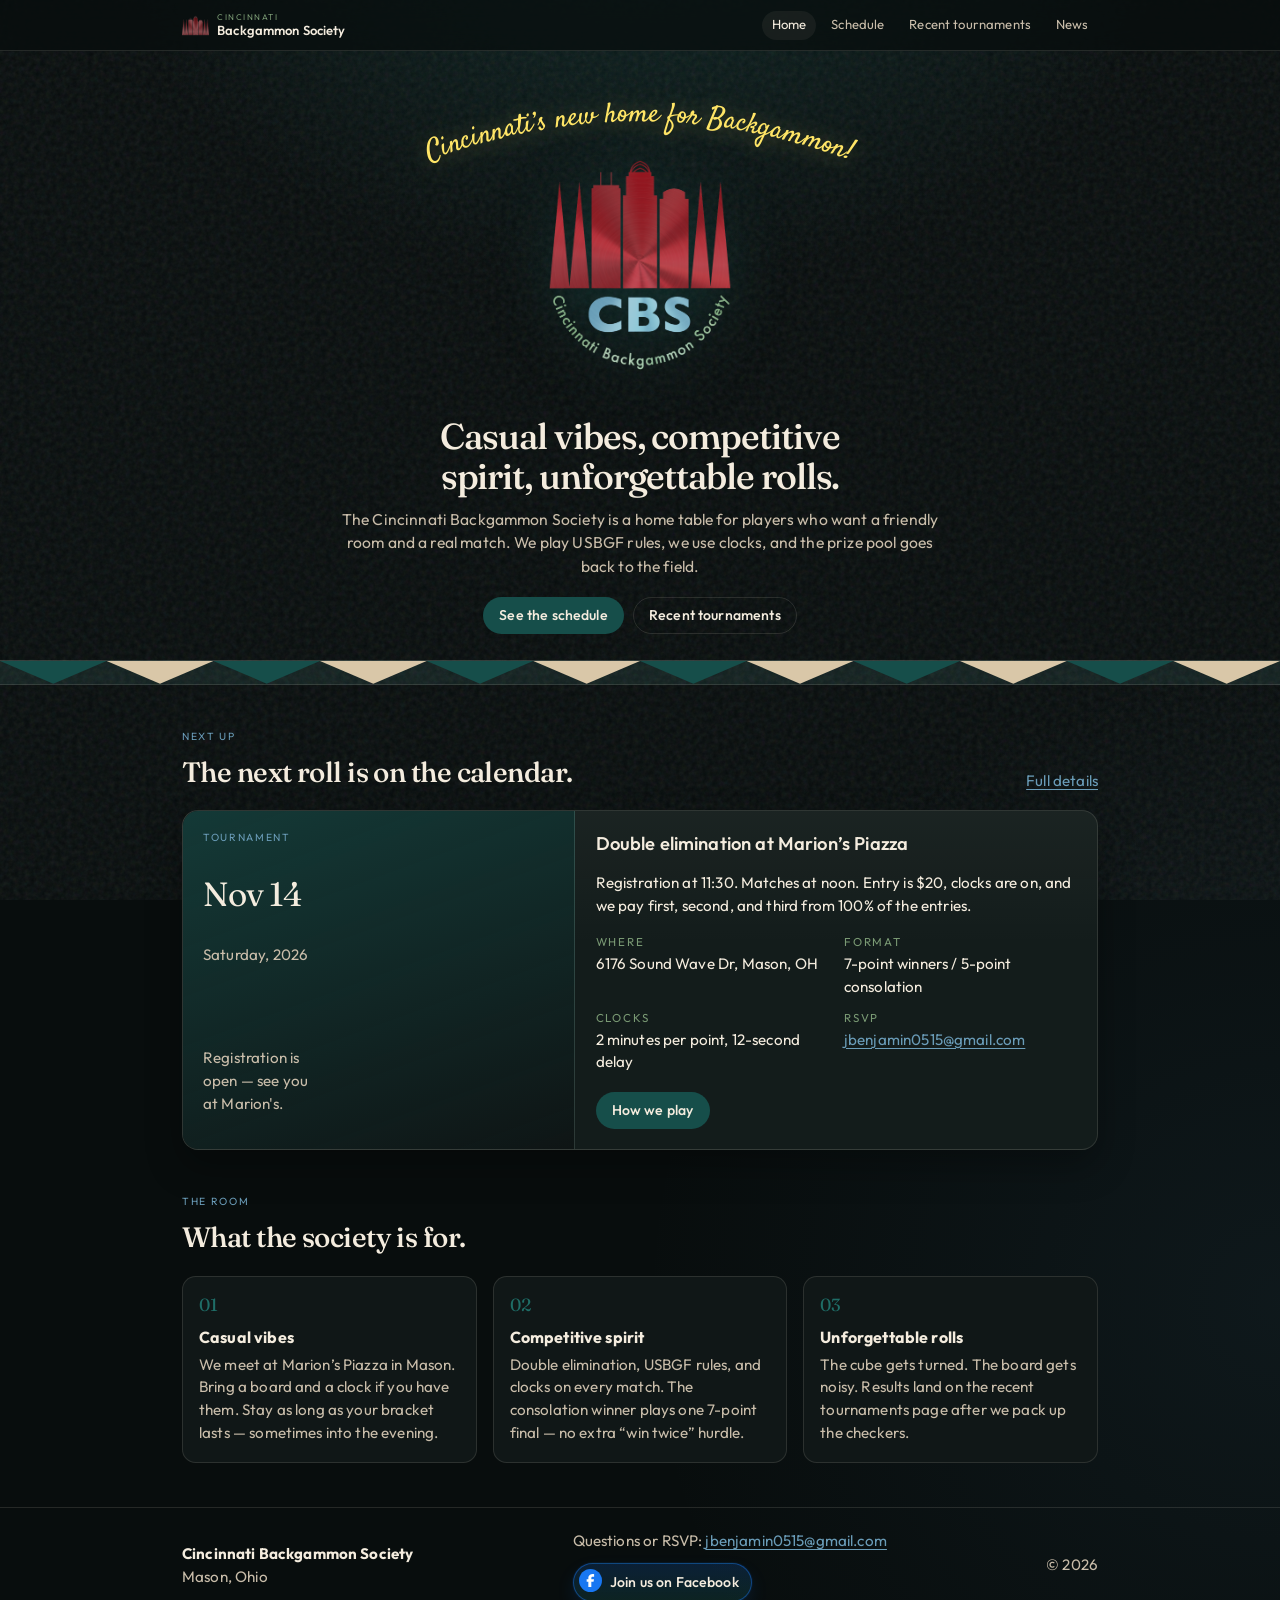
==== commit f3db84c0: "Post October results and move the next event to November 14. Co-authored-by: Cursor <cursoragent@cur" ====
--- a/index.html
+++ b/index.html
@@ -103,7 +103,7 @@
             <div class="event-date">
               <div>
                 <p class="kicker">Tournament</p>
-                <p class="when">Oct 10</p>
+                <p class="when">Nov 14</p>
                 <p class="weekday">Saturday, 2026</p>
               </div>
               <div class="countdown" data-countdown>
--- a/styles.css
+++ b/styles.css
@@ -613,6 +613,16 @@
   font-weight: 520;
 }
 
+.result-note {
+  margin: -0.2rem 0 0.9rem;
+  color: var(--yellow);
+  font-family: var(--serif);
+  font-size: 0.98rem;
+  font-style: italic;
+  font-weight: 500;
+  line-height: 1.45;
+}
+
 .empty {
   color: var(--cream-dim);
 }
